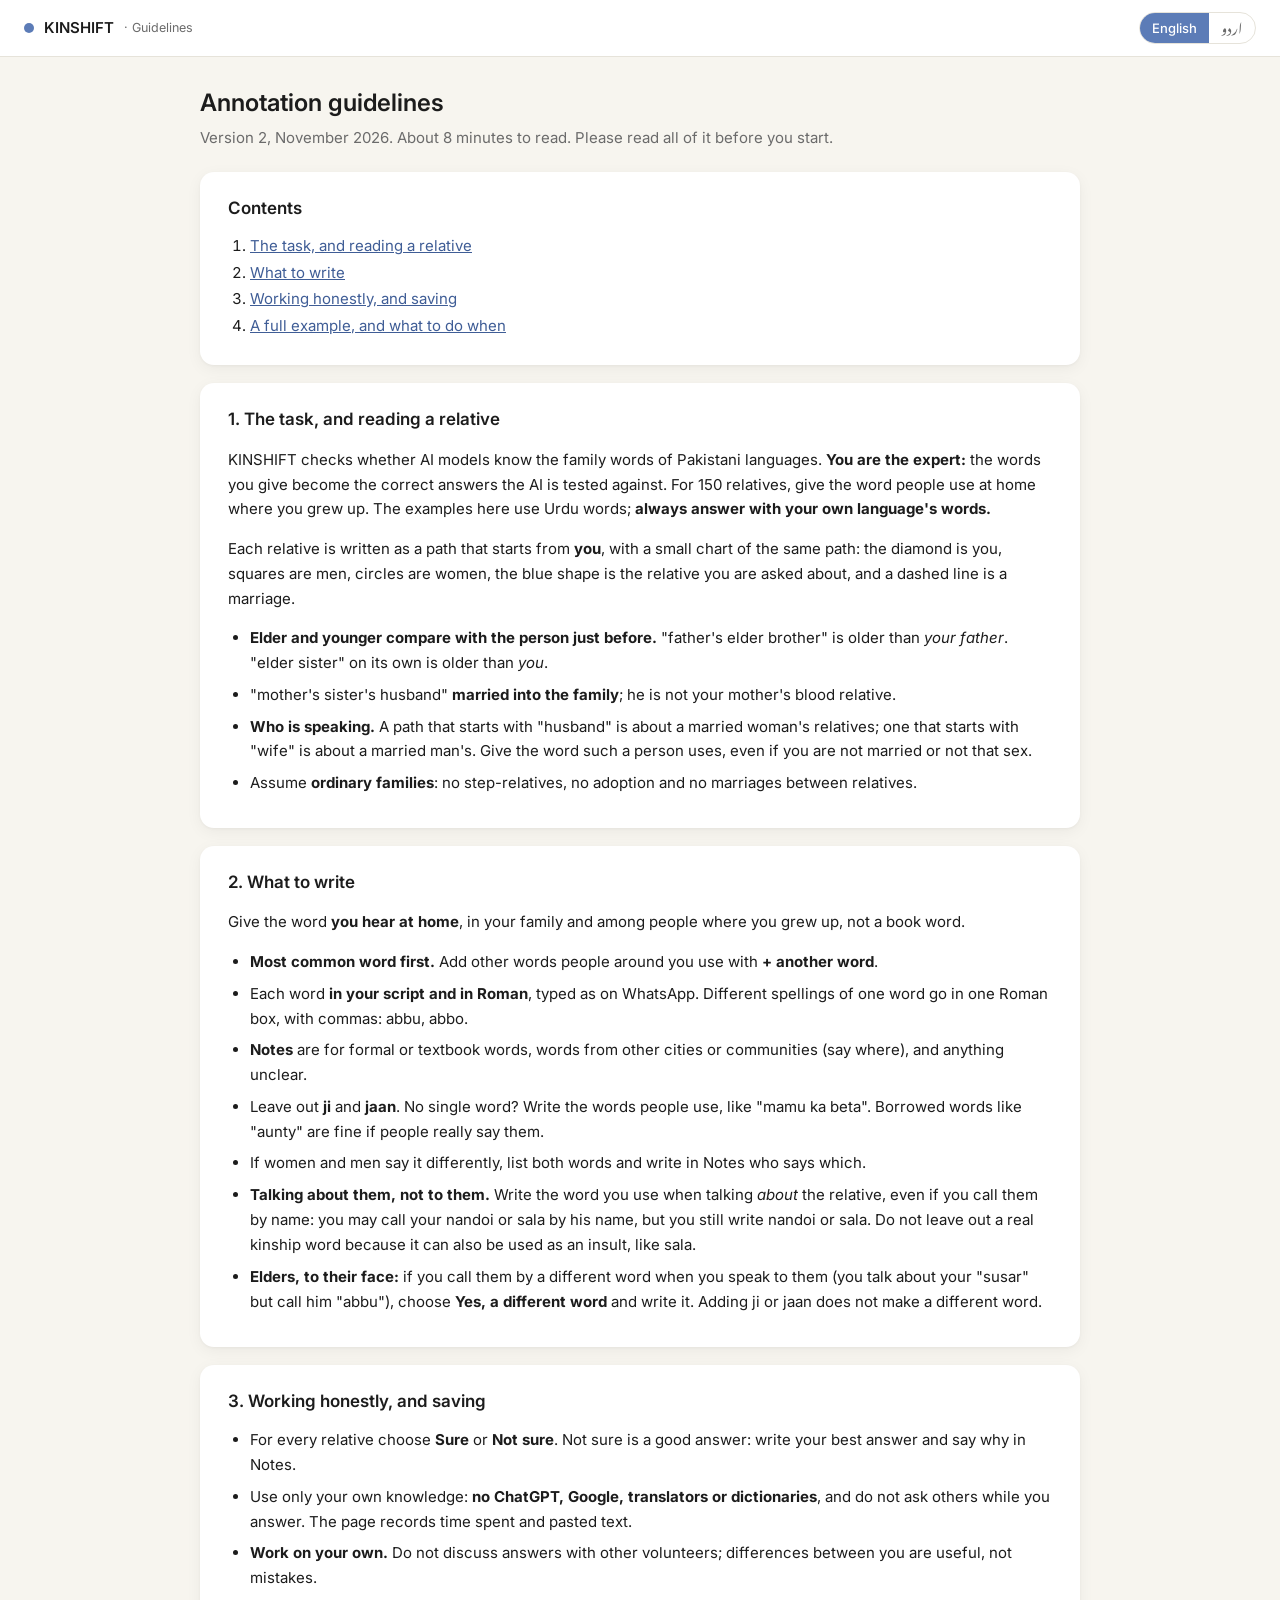
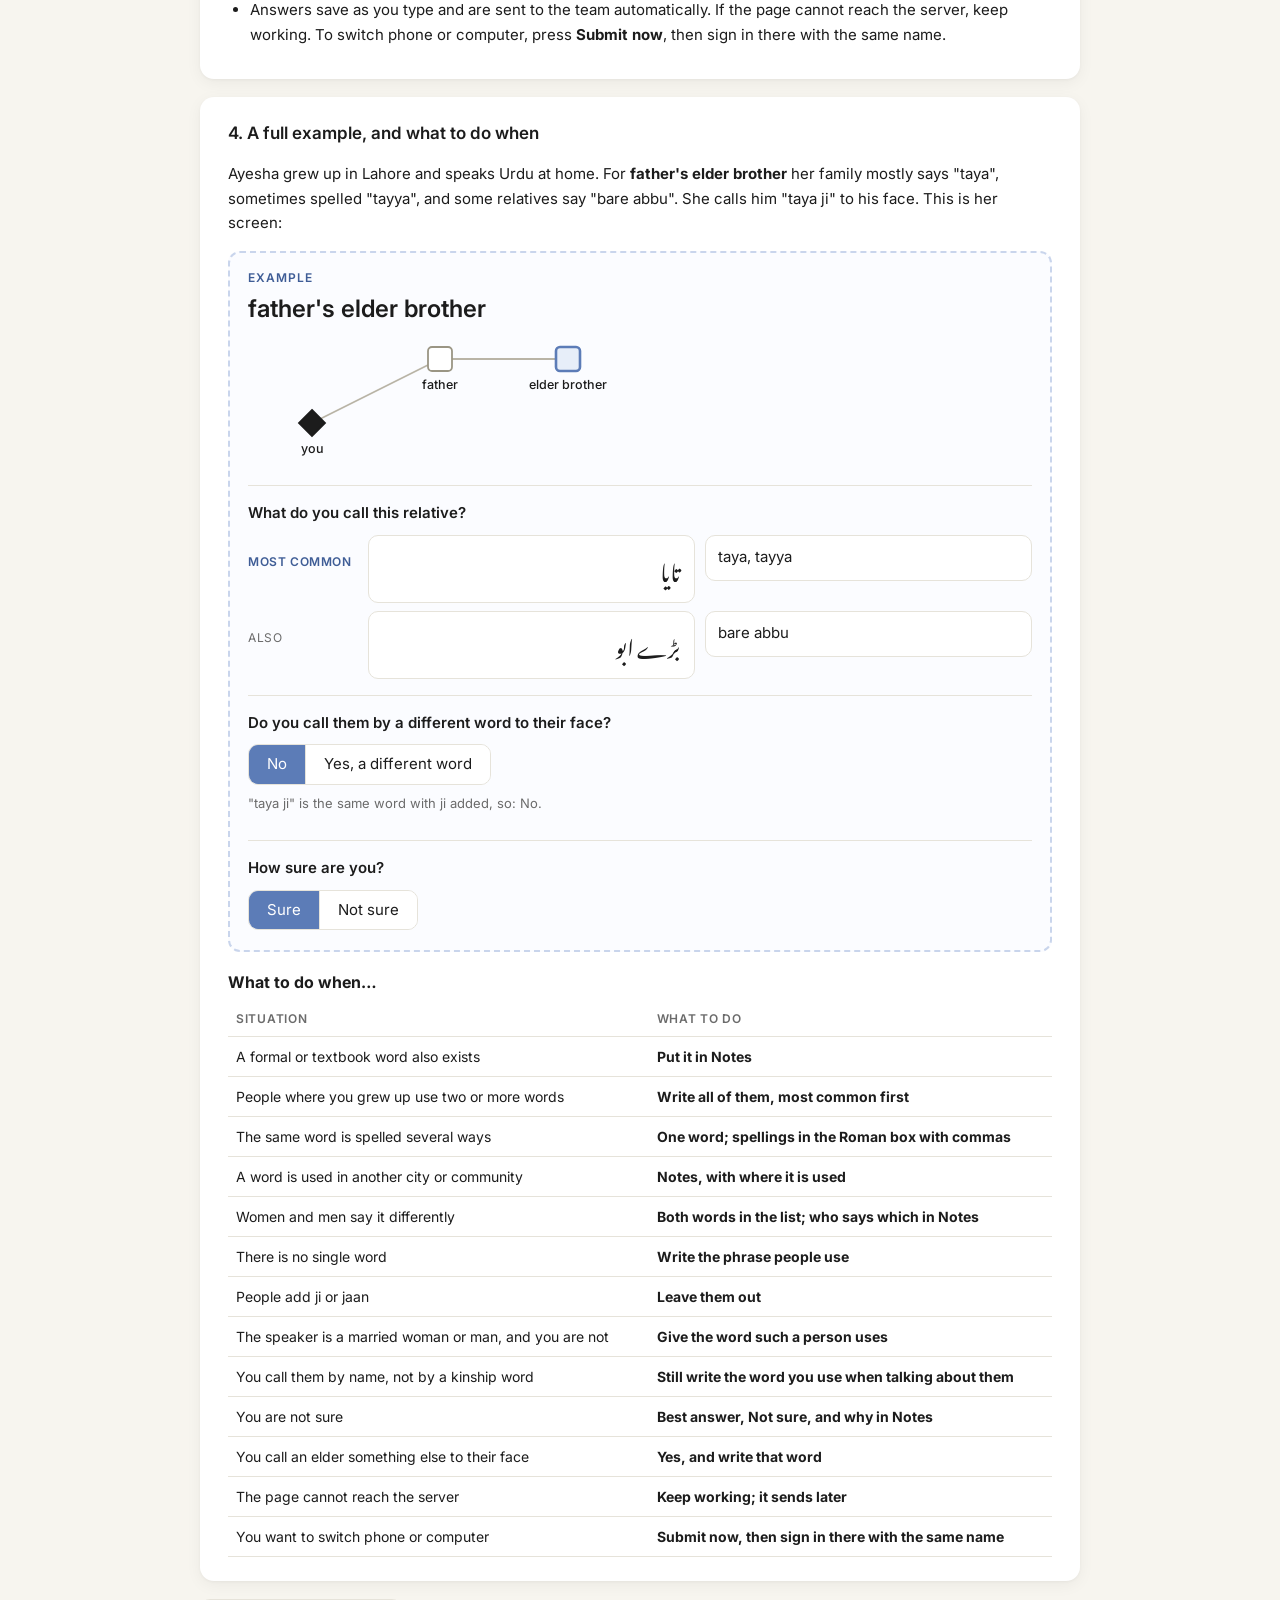
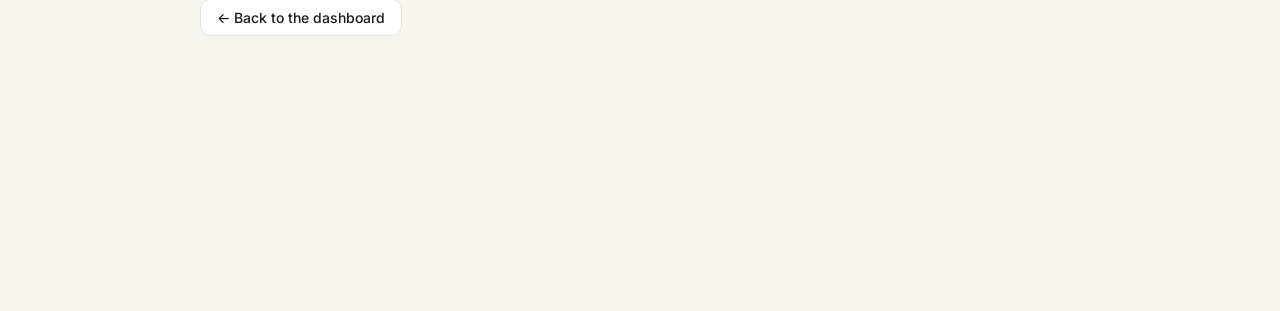
==== guidelines.html @ bfe4b2d3 "Update dashboard" ====
<!doctype html>
<html lang="en">
<head>
<meta charset="utf-8">
<meta name="viewport" content="width=device-width, initial-scale=1">
<title>KINSHIFT · Guidelines</title>
<link rel="preconnect" href="https://fonts.googleapis.com">
<link rel="preconnect" href="https://fonts.gstatic.com" crossorigin>
<link rel="stylesheet" href="https://fonts.googleapis.com/css2?family=Inter:wght@400;500;600;700&family=Noto+Nastaliq+Urdu:wght@400;600&family=Noto+Naskh+Arabic:wght@400;600&display=swap" media="print" onload="this.media='all'">
<link rel="stylesheet" href="style.css?v=0.6.5">
<script>try{var l=localStorage.getItem("kinshift:ui")||(/^ur\b/i.test(navigator.language)?"ur":"en");if(l==="ur"){document.documentElement.lang="ur";document.documentElement.dir="rtl";document.documentElement.className="ui-rtl ui-ur"}}catch(e){}</script>
</head>
<body class="font-nastaliq">
<header class="top">
  <a href="./" class="brand"><span class="dot"></span>KINSHIFT <small>· Guidelines</small></a>
  <div class="user-area"><span id="langsw"></span></div>
</header>
<main class="guide" id="app"><p class="muted">Loading…</p></main>
<script src="i18n.js?v=0.6.5"></script>
<script src="guide.js?v=0.6.5"></script>
<script>
"use strict";
// The guidelines, drawn from guide.js in the chosen language. Same text as onboarding.
let config = {};
function draw() {
  applyUiLang();
  document.title = "KINSHIFT · " + t("nav.guidelines");
  document.querySelector(".brand small").textContent = "· " + t("nav.guidelines");
  document.getElementById("langsw").replaceChildren(langSwitch(draw));
  const parts = guideParts(config);
  document.getElementById("app").replaceChildren(
    h("h1", {}, t("g.title")),
    h("p", { class: "lead" }, t("g.lead", { v: `${GUIDE.version}, ${L(GUIDE.date)}` })),
    h("div", { class: "card toc" }, h("h2", {}, t("g.toc")),
      h("ol", {}, ...parts.map(p => h("li", {}, h("a", { href: `#${p.id}` }, L(p.title)))))),
    ...parts.map((p, i) => h("div", { class: "card guide-part", id: p.id }, h("h2", {}, `${i + 1}. ${L(p.title)}`), ...guideBlocks(L(p.body), config))),
    h("p", {}, h("a", { href: "./", class: "btn" }, t("g.back"))));
  if (location.hash) { const el = document.getElementById(location.hash.slice(1)); if (el) el.scrollIntoView(); }
}
fetch("data/config.json?v=0.6.5", { cache: "no-store" }).then(r => r.json()).then(c => { config = c; }).catch(() => {}).finally(draw);
</script>
</body>
</html>
---- style.css ----
:root {
  --bg: #f7f5ef; --surface: #ffffff; --ink: #1c1c1c; --muted: #6b6b6b; --line: #e6e3da;
  --accent: #5c7cb7; --accent-deep: #3f5d96; --accent-soft: #e7eef9;
  --good: #3f8a5f; --good-soft: #e0efe6; --warn: #b07425; --warn-soft: #fbecd6; --bad: #b3261e;
  --shadow: 0 1px 3px rgba(0,0,0,.04), 0 4px 16px rgba(0,0,0,.05); --radius: 14px;
}
* { box-sizing: border-box; }
html, body { margin: 0; }
body { background: var(--bg); color: var(--ink); font: 15px/1.5 Inter, system-ui, sans-serif; min-height: 100vh; }
a { color: var(--accent-deep); }
.hidden { display: none !important; }

/* header */
.top { display: flex; justify-content: space-between; align-items: center; gap: 12px; padding: 12px 24px;
       background: var(--surface); border-bottom: 1px solid var(--line); position: sticky; top: 0; z-index: 20; }
.brand { font-weight: 600; display: flex; align-items: center; gap: 10px; text-decoration: none; color: var(--ink); }
.brand .dot { width: 10px; height: 10px; border-radius: 50%; background: var(--accent); }
.brand small { color: var(--muted); font-weight: 400; }
.user-area { display: flex; align-items: center; gap: 8px; flex-wrap: wrap; justify-content: flex-end; }
#who { color: var(--muted); font-size: 13px; }
#banner { background: var(--warn-soft); color: #6b4510; padding: 9px 24px; font-size: 14px;
          display: flex; gap: 12px; align-items: center; justify-content: center; flex-wrap: wrap; }

/* buttons and fields */
button, .btn { font: 500 14px Inter, system-ui, sans-serif; padding: 9px 16px; border: 1px solid var(--line);
  background: var(--surface); color: var(--ink); border-radius: 10px; cursor: pointer; text-decoration: none;
  display: inline-flex; align-items: center; gap: 6px; transition: background .12s, border-color .12s; }
button:hover:not(:disabled), .btn:hover { background: #f0ede4; }
button:disabled { opacity: .45; cursor: not-allowed; }
button.primary, .btn.primary { background: var(--accent); border-color: var(--accent); color: #fff; }
button.primary:hover:not(:disabled), .btn.primary:hover { background: var(--accent-deep); border-color: var(--accent-deep); }
button.ghost, .btn.ghost { background: transparent; border-color: transparent; color: var(--muted); padding: 7px 10px; }
button.ghost:hover:not(:disabled), .btn.ghost:hover { background: rgba(0,0,0,.04); color: var(--ink); }
button.small { padding: 6px 12px; font-size: 13px; }
label.lbl { display: block; font-size: 13px; color: var(--muted); margin: 0 0 4px; font-weight: 500; }
input[type=text], input[type=password], select, textarea { width: 100%; font: inherit; padding: 9px 12px;
  border: 1px solid var(--line); border-radius: 10px; background: var(--surface); color: var(--ink); }
input:focus, select:focus, textarea:focus { outline: none; border-color: var(--accent); box-shadow: 0 0 0 3px var(--accent-soft); }
textarea { min-height: 60px; resize: vertical; }
input[type=text] { min-height: 46px; }
.native { direction: rtl; text-align: right; font-size: 24px; }
.font-nastaliq .native { font-family: "Noto Nastaliq Urdu", serif; font-size: 26px; line-height: 2.1; padding: 10px 14px 12px; min-height: 66px; }
.font-naskh .native { font-family: "Noto Naskh Arabic", serif; font-size: 26px; line-height: 1.6; min-height: 56px; }
.font-nastaliq .grid2 input[type=text]:not(.native) { min-height: 66px; }
.font-naskh .grid2 input[type=text]:not(.native), .font-naskh .word-row input:not(.native) { min-height: 56px; }
.font-nastaliq .word-row input:not(.native) { min-height: 66px; }
.warn { color: var(--warn); font-size: 13px; margin-top: 4px; }
.bad { color: var(--bad); }
.muted { color: var(--muted); }

/* layout */
main { max-width: 920px; margin: 0 auto; padding: 28px 20px 120px; }
.card { background: var(--surface); border-radius: var(--radius); box-shadow: var(--shadow); padding: 24px 28px; margin: 0 0 18px; }
.card h2 { font-size: 12px; font-weight: 600; letter-spacing: .08em; text-transform: uppercase; color: var(--muted); margin: 0 0 14px; }
h1 { font-size: 24px; font-weight: 600; margin: 0 0 6px; }
.lead { color: var(--muted); margin: 0 0 22px; }
.grid2 { display: grid; grid-template-columns: 1fr 1fr; gap: 12px 16px; }
@media (max-width: 680px) { .grid2 { grid-template-columns: 1fr; } .top { padding: 10px 14px; } main { padding: 18px 12px 120px; } .card { padding: 18px 16px; } }

/* list rows (rounds, batches) */
.rows { display: grid; gap: 8px; }
.list-row { display: grid; grid-template-columns: 1fr auto auto; align-items: center; gap: 14px; padding: 14px 18px;
  border: 1px solid var(--line); border-radius: 10px; text-decoration: none; color: var(--ink); background: var(--surface); }
a.list-row:hover { background: #faf8f1; border-color: #cfcab7; }
.list-row.done { background: var(--good-soft); border-color: #bcd6c5; }
.list-row.locked { opacity: .55; }
.list-row .title { font-weight: 500; }
.list-row .sub { font-size: 13px; color: var(--muted); }
.tag { font-size: 12px; color: var(--muted); background: rgba(0,0,0,.045); padding: 3px 10px; border-radius: 999px;
       font-variant-numeric: tabular-nums; white-space: nowrap; }
.tag.good { background: rgba(63,138,95,.15); color: #2c6444; }
.tag.accent { background: var(--accent-soft); color: var(--accent-deep); }
.tag.warn { background: var(--warn-soft); color: #7a4f12; }
.bar { height: 8px; background: var(--line); border-radius: 999px; overflow: hidden; min-width: 120px; }
.bar > i { display: block; height: 100%; background: linear-gradient(90deg, var(--accent), var(--accent-deep)); transition: width .2s; }

/* focus mode */
.focusbar { display: flex; justify-content: space-between; align-items: center; gap: 14px; flex-wrap: wrap;
  padding: 10px 24px; background: var(--surface); border-bottom: 1px solid var(--line); position: sticky; top: var(--top-h, 53px); z-index: 15; }
.focusbar .left { display: flex; align-items: center; gap: 10px; font-size: 14px; }
.focusbar .right { display: flex; align-items: center; gap: 12px; }
.focusbar .name { font-weight: 600; }
.sep { color: #cfcab7; }
.item { max-width: 860px; margin: 0 auto; }
.item-top { display: flex; justify-content: space-between; align-items: center; gap: 10px; margin-bottom: 6px; flex-wrap: wrap; }
.item-title { font-size: 24px; font-weight: 600; margin: 4px 0 2px; }
.speaker { color: var(--warn); font-size: 14px; }
.tree { width: 100%; max-width: 620px; height: auto; max-height: 150px; display: block; margin: 8px 0 4px; }
.tree text { font: 500 12.5px Inter, sans-serif; fill: var(--ink); }
.tree .edge { stroke: #b9b4a6; stroke-width: 1.8; fill: none; }
.tree .spouse { stroke-dasharray: 5 4; }
.tree .node { fill: var(--surface); stroke: #9a9584; stroke-width: 1.8; }
.tree .ego { fill: var(--ink); stroke: var(--ink); }
.tree .target { fill: var(--accent-soft); stroke: var(--accent); stroke-width: 2.6; }
.q { border-top: 1px solid var(--line); padding: 16px 0 4px; margin-top: 12px; }
.q h3 { font-size: 15px; font-weight: 600; margin: 0 0 10px; }
.q .hint { font-size: 13px; color: var(--muted); margin: -6px 0 10px; }
.seg { display: inline-flex; border: 1px solid var(--line); border-radius: 10px; overflow: hidden; }
.seg button { border: 0; border-radius: 0; padding: 8px 18px; background: var(--surface); }
.seg button + button { border-left: 1px solid var(--line); }
.seg button.on { background: var(--accent); color: #fff; }
.seg button.on.warnish { background: var(--warn); }
.alt { display: flex; gap: 8px; flex-wrap: wrap; margin-top: 4px; }
.alt button.on { background: var(--accent-soft); border-color: var(--accent); color: var(--accent-deep); }
details.more { margin-top: 14px; border-top: 1px solid var(--line); padding-top: 12px; }
details.more summary { cursor: pointer; color: var(--muted); font-size: 14px; font-weight: 500; }
details.more[open] summary { margin-bottom: 12px; }
.check { display: flex; gap: 8px; align-items: center; font-size: 14px; margin: 8px 0; cursor: pointer; }
.choices label, .choices .choice { display: flex; width: 100%; text-align: start; font-weight: 400; gap: 10px; align-items: flex-start; padding: 8px 12px; border: 1px solid var(--line);
  border-radius: 10px; margin: 6px 0; cursor: pointer; }
.choices label:hover { background: #faf8f1; }
.focusfoot { display: flex; justify-content: space-between; align-items: center; gap: 10px; position: fixed; left: 0; right: 0; bottom: 0;
  padding: 10px max(20px, calc((100vw - 860px) / 2)); background: var(--surface); border-top: 1px solid var(--line); z-index: 25; }
.focusfoot ~ .dots { margin-bottom: 70px; }
main { padding-bottom: 260px; }
.kbd-hint { color: var(--muted); font-size: 12px; }
kbd { font: 11px ui-monospace, Menlo, monospace; padding: 1px 6px; border: 1px solid var(--line); border-bottom-width: 2px;
      border-radius: 4px; background: var(--surface); }
.dots { display: flex; gap: 5px; flex-wrap: wrap; justify-content: center; margin: 14px auto 0; max-width: 860px; }
.dots a { width: 12px; height: 12px; border-radius: 50%; background: var(--line); display: block; }
.dots a.done { background: var(--good); }
.dots a.cur { outline: 2px solid var(--accent); outline-offset: 2px; }

/* answer boxes (adjudication, review) */
.answers { display: grid; grid-template-columns: 1fr 1fr; gap: 14px; margin-top: 10px; }
@media (max-width: 680px) { .answers { grid-template-columns: 1fr; } }
.answer { border: 1px solid var(--line); border-radius: 12px; padding: 14px 16px; background: #fcfbf8; }
.answer .who { font-size: 12px; font-weight: 600; letter-spacing: .06em; text-transform: uppercase; color: var(--muted); }
.answer .big { font-size: 26px; direction: rtl; text-align: right; }
.font-nastaliq .answer .big, .font-nastaliq .question { font-family: "Noto Nastaliq Urdu", serif; line-height: 2.2; }
.font-naskh .answer .big, .font-naskh .question { font-family: "Noto Naskh Arabic", serif; line-height: 1.9; }
.question { font-size: 22px; direction: rtl; text-align: right; background: #fcfbf8; border: 1px solid var(--line);
            border-radius: 12px; padding: 14px 18px; margin: 10px 0; }
.question.ltr { direction: ltr; text-align: left; font-family: Inter, sans-serif; font-size: 18px; }

/* palette and toast */
#palette { position: fixed; left: 0; right: 0; bottom: 61px; background: var(--surface); border-top: 1px solid var(--line);
  box-shadow: 0 -4px 16px rgba(0,0,0,.05); padding: 8px 10px; display: flex; flex-wrap: wrap; gap: 6px; justify-content: center; z-index: 30; }
#palette .lbl { width: 100%; text-align: center; margin: 0; }
#palette button { min-width: 42px; justify-content: center; font-size: 22px; padding: 0 8px; line-height: 2; }
.font-nastaliq #palette button { font-family: "Noto Nastaliq Urdu", serif; line-height: 2.2; }
.font-naskh #palette button { font-family: "Noto Naskh Arabic", serif; }
#toast { position: fixed; left: 50%; bottom: 24px; transform: translateX(-50%); background: var(--ink); color: #fff;
  padding: 10px 18px; border-radius: 10px; font-size: 14px; z-index: 40; box-shadow: var(--shadow); max-width: 90vw; }
#toast.bad { background: var(--bad); }
.login { max-width: 440px; margin: 40px auto; }

/* phones */
@media (max-width: 680px) {
  .top { position: static; flex-wrap: nowrap; }
  .brand small, .kbd-hint { display: none; }
  .user-area { gap: 4px; }
  .user-area .btn.ghost { padding: 6px 8px; font-size: 13px; }
  #who span { display: none; }
  #banner { padding: 6px 12px; font-size: 13px; justify-content: space-between; flex-wrap: nowrap; }
  #banner span { flex: 1; }
  .focusbar { top: 0; padding: 8px 12px; }
  .focusbar .bar { width: 80px !important; min-width: 80px; }
  .item-title { font-size: 21px; }
  .focusfoot { padding: 8px 12px; }
}

/* admin */
.grid3 { display: grid; grid-template-columns: 2fr 1fr 1fr auto; gap: 12px; }
@media (max-width: 680px) { .grid3 { grid-template-columns: 1fr; } }
table.grid-table { width: 100%; border-collapse: collapse; font-size: 14px; }
table.grid-table th { text-align: start; font-size: 12px; text-transform: uppercase; letter-spacing: .06em; color: var(--muted); font-weight: 600; padding: 8px; border-bottom: 1px solid var(--line); white-space: nowrap; }
table.grid-table td { padding: 9px 8px; border-bottom: 1px solid var(--line); vertical-align: middle; }
tr.inactive td { opacity: .45; }
.flag { color: var(--warn); font-weight: 600; }
pre.out { background: #fcfbf8; border: 1px solid var(--line); border-radius: 10px; padding: 12px; white-space: pre-wrap; font-size: 13px; }
body.admin main { max-width: 1240px; }

/* word lists */
.frame { display: flex; justify-content: space-between; align-items: baseline; gap: 12px; flex-wrap: wrap;
         background: #fcfbf8; border: 1px dashed var(--line); border-radius: 10px; padding: 8px 14px; margin: 0 0 10px; }
.frame-en { font-size: 17px; font-weight: 500; }
.frame-ur { font-family: "Noto Nastaliq Urdu", serif; font-size: 17px; color: var(--muted); line-height: 2; }
.words { display: grid; gap: 8px; }
.word-row { display: grid; grid-template-columns: 110px 1fr 1fr 150px; gap: 10px; align-items: start; }
.word-tag { font-size: 12px; color: var(--muted); padding-top: 18px; text-transform: uppercase; letter-spacing: .05em; }
.word-row.main .word-tag { color: var(--accent-deep); font-weight: 600; }
.word-actions { display: flex; gap: 2px; padding-top: 10px; white-space: nowrap; justify-content: flex-end; }
.add-word { justify-self: start; margin-inline-start: 120px; color: var(--accent-deep); }
@media (max-width: 680px) {
  .word-row { grid-template-columns: 1fr; gap: 6px; padding-bottom: 8px; border-bottom: 1px dashed var(--line); }
  .word-tag { padding-top: 0; }
  .add-word { margin-inline-start: 0; }
}
.rate-row { display: grid; grid-template-columns: 1fr auto auto; gap: 12px; align-items: center; padding: 10px 0; border-bottom: 1px solid var(--line); }
.rate-word .big { font-size: 24px; direction: rtl; text-align: right; }
.font-nastaliq .rate-word .big { font-family: "Noto Nastaliq Urdu", serif; line-height: 2.1; }
.font-naskh .rate-word .big { font-family: "Noto Naskh Arabic", serif; }
.rate-word .who { font-size: 12px; color: var(--muted); }
.main-pick.off { opacity: .4; }
@media (max-width: 680px) { .rate-row { grid-template-columns: 1fr; } }
.native::placeholder { font-family: Inter, system-ui, sans-serif; font-size: 15px; line-height: normal; }

/* language switch */
.lang-switch { display: inline-flex; border: 1px solid var(--line); border-radius: 999px; overflow: hidden; background: var(--surface); }
.lang-switch button { border: 0; border-radius: 0; padding: 5px 12px; font-size: 13px; background: transparent; color: var(--muted); }
.lang-switch button[lang=ur] { font-family: "Noto Nastaliq Urdu", serif; font-size: 14px; line-height: 1.6; padding: 2px 12px 6px; }
.lang-switch button.on { background: var(--accent); color: #fff; }
.lang-card .lang-switch button { padding: 8px 22px; font-size: 15px; }
.lang-card .lang-switch button[lang=ur] { font-size: 17px; padding: 4px 22px 8px; }

/* onboarding */
.steps { display: flex; align-items: center; gap: 12px; margin: 0 0 18px; font-size: 13px; }
.steps .bar { flex: 1; max-width: 320px; }
.note { background: var(--accent-soft); border-radius: 10px; padding: 10px 14px; color: var(--accent-deep); margin: 0 0 14px; }
.guide-part p, .guide-part li { line-height: 1.65; }
.guide-part ul { padding-inline-start: 22px; margin: 8px 0; }
.guide-part li { margin: 7px 0; }
.check-q h3 { font-weight: 600; }
.choices .choice { margin: 6px 0; padding: 10px 14px; border: 1px solid var(--line); border-radius: 10px; background: var(--surface); cursor: pointer; justify-content: flex-start; }
.choices .choice:disabled { opacity: 1; cursor: default; }
.choices .choice:disabled:not(.right) { color: var(--muted); }
.choices .choice.right { background: var(--good-soft); border-color: #9cc8ad; color: #1f5135; font-weight: 500; }
.choices .choice.wrong { background: var(--warn-soft); border-color: #e4bf86; }
.good-note { color: #2c6444; font-size: 14px; margin-top: 6px; }
.guide .card h2, .guide-part h2 { font-size: 17px; text-transform: none; letter-spacing: 0; color: var(--ink); }
.toc ol { margin: 0; padding-inline-start: 22px; } .toc li { margin: 4px 0; }

/* worked example and reference table */
.example { border: 2px dashed #c9d5ec; border-radius: 12px; padding: 16px 18px; margin: 14px 0; background: #fbfcff; }
.example-label { font-size: 12px; font-weight: 600; text-transform: uppercase; letter-spacing: .08em; color: var(--accent-deep); }
.fake-input { border: 1px solid var(--line); border-radius: 10px; padding: 8px 12px; background: var(--surface); min-height: 46px; display: flex; align-items: center; }
.fake-input.native { justify-content: flex-start; font-family: "Noto Nastaliq Urdu", serif; font-size: 22px; line-height: 2; }
.font-naskh .fake-input.native { font-family: "Noto Naskh Arabic", serif; }
.seg .segbtn { padding: 8px 18px; background: var(--surface); display: inline-block; }
.seg .segbtn + .segbtn { border-inline-start: 1px solid var(--line); }
.seg .segbtn.on { background: var(--accent); color: #fff; }
.ref { margin-top: 18px; } .ref h3 { font-size: 16px; margin: 0 0 8px; }
.ref td { vertical-align: top; }
.item-path-en { font-size: 16px; color: var(--muted); font-weight: 500; margin: 0 0 4px; }
.example .word-row { grid-template-columns: 110px 1fr 1fr; }
.example .word-row > div:last-child:empty { display: none; }

/* Urdu interface: Inter stays first so Latin text keeps it; Urdu letters fall back to Nastaliq */
.ui-ur body, .ui-ur button, .ui-ur .btn, .ui-ur input, .ui-ur select, .ui-ur textarea { font-family: Inter, "Noto Nastaliq Urdu", serif; }
.ui-ur body { line-height: 2.05; }
.ui-ur h1 { font-size: 24px; line-height: 2.1; }
.ui-ur button, .ui-ur .btn { line-height: 1.9; padding-top: 4px; padding-bottom: 8px; }
.ui-ur .card h2 { text-transform: none; letter-spacing: 0; font-size: 15px; }
.ui-ur .tag { line-height: 1.9; padding: 1px 10px 4px; }
.ui-ur label.lbl { font-size: 14px; }
.ui-ur .q h3 { font-size: 16px; line-height: 2.1; }
.ui-ur .q .hint { margin-top: -2px; }
.ui-ur .item-title.ur-gloss { font-size: 26px; line-height: 2.2; }
.ui-ur .item-path-en { font-family: Inter, sans-serif; line-height: 1.5; text-align: right; }
.ui-ur .tree text { font-family: "Noto Nastaliq Urdu", serif; font-size: 13px; }
.ui-ur .word-tag { padding-top: 12px; font-size: 13px; letter-spacing: 0; }
.ui-ur .guide-part p, .ui-ur .guide-part li { line-height: 2.2; }
.ui-ur #banner, .ui-ur #toast { line-height: 2; }
.ui-ur .example-label, .ui-ur .answer .who { letter-spacing: 0; }
.ui-ur .roman, .ui-ur input[dir=ltr] { font-family: Inter, system-ui, sans-serif; }
.ui-ur .kbd-hint kbd { font-family: ui-monospace, Menlo, monospace; }
.ui-rtl .word-actions { justify-content: flex-start; }
.ui-rtl .seg button + button { border-left: 0; border-right: 1px solid var(--line); }
.ui-rtl .focusfoot .btn, .ui-rtl .focusbar .btn { unicode-bidi: plaintext; }
.ui-rtl .choices .choice { text-align: right; }
@media (max-width: 680px) {
  .example { padding: 12px; }
  .example .word-row { grid-template-columns: 1fr 1fr; gap: 6px; }
  .example .word-tag { grid-column: 1 / -1; }
}
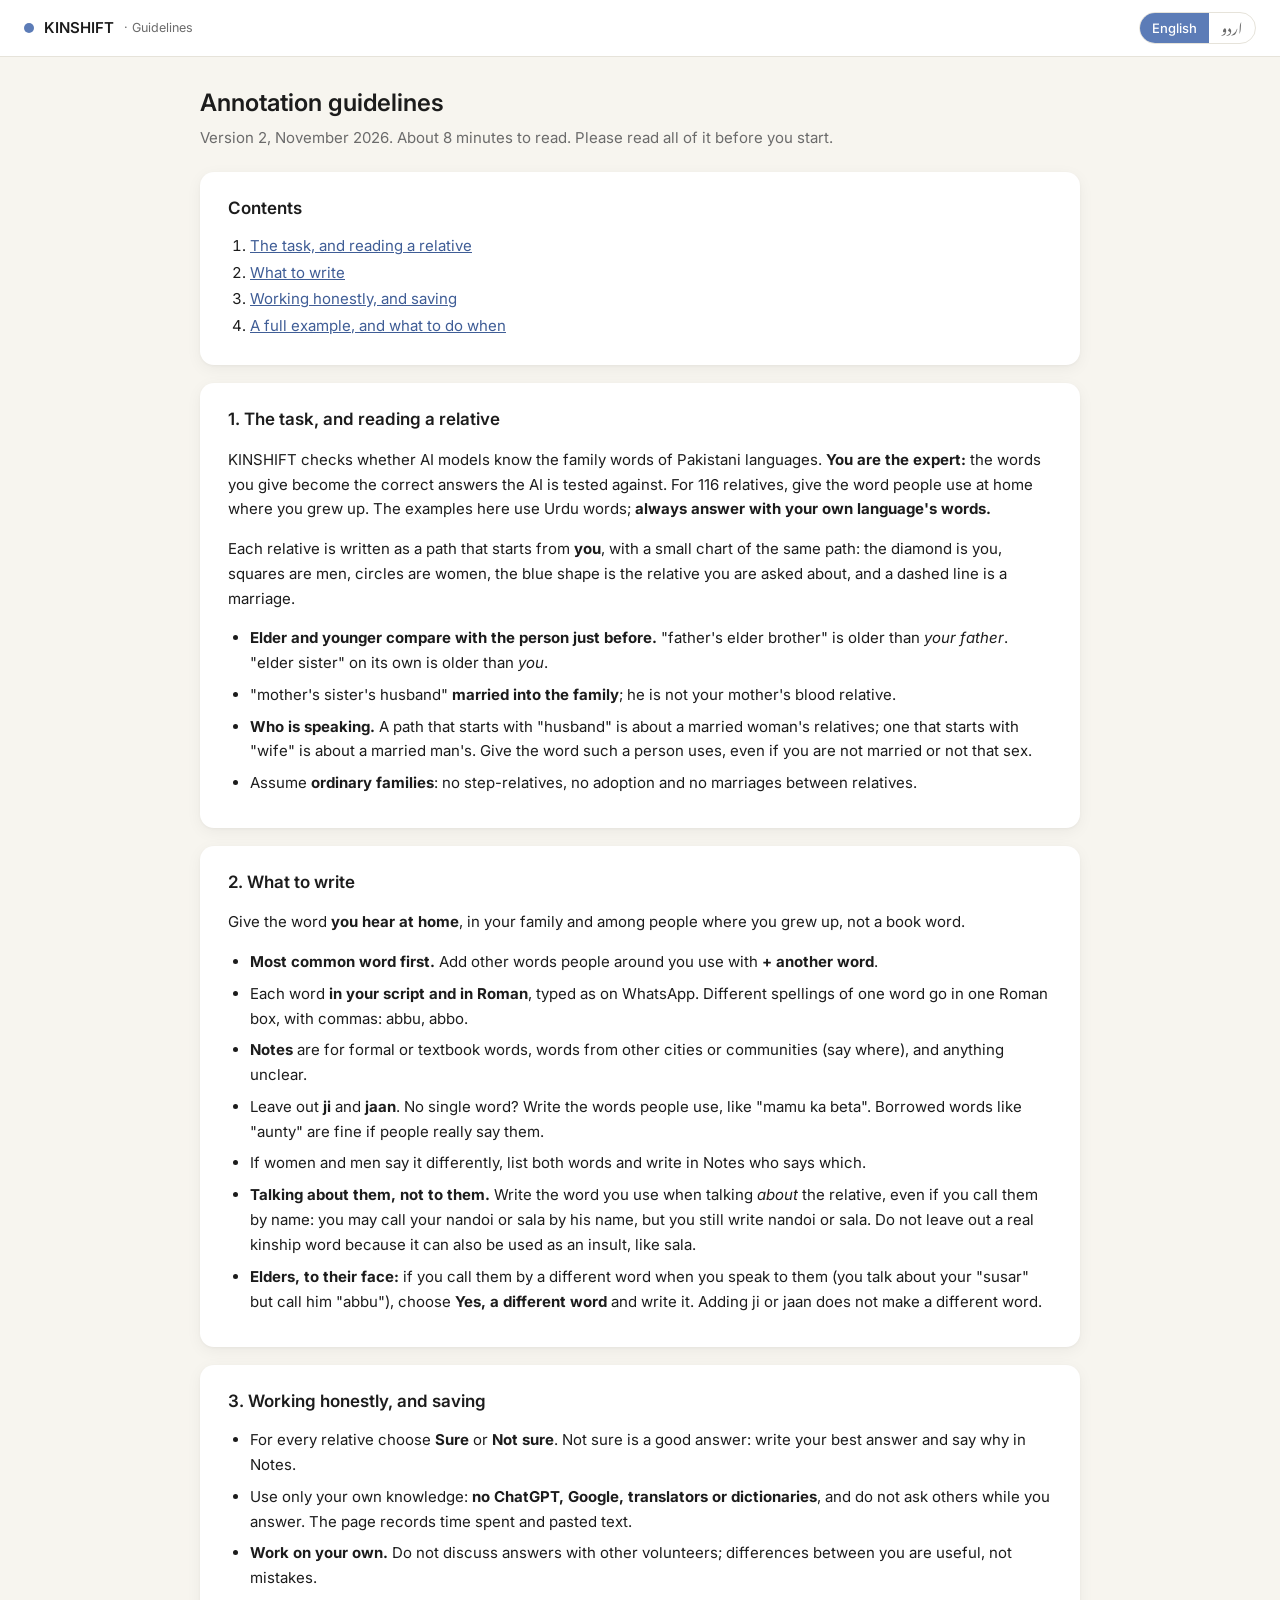
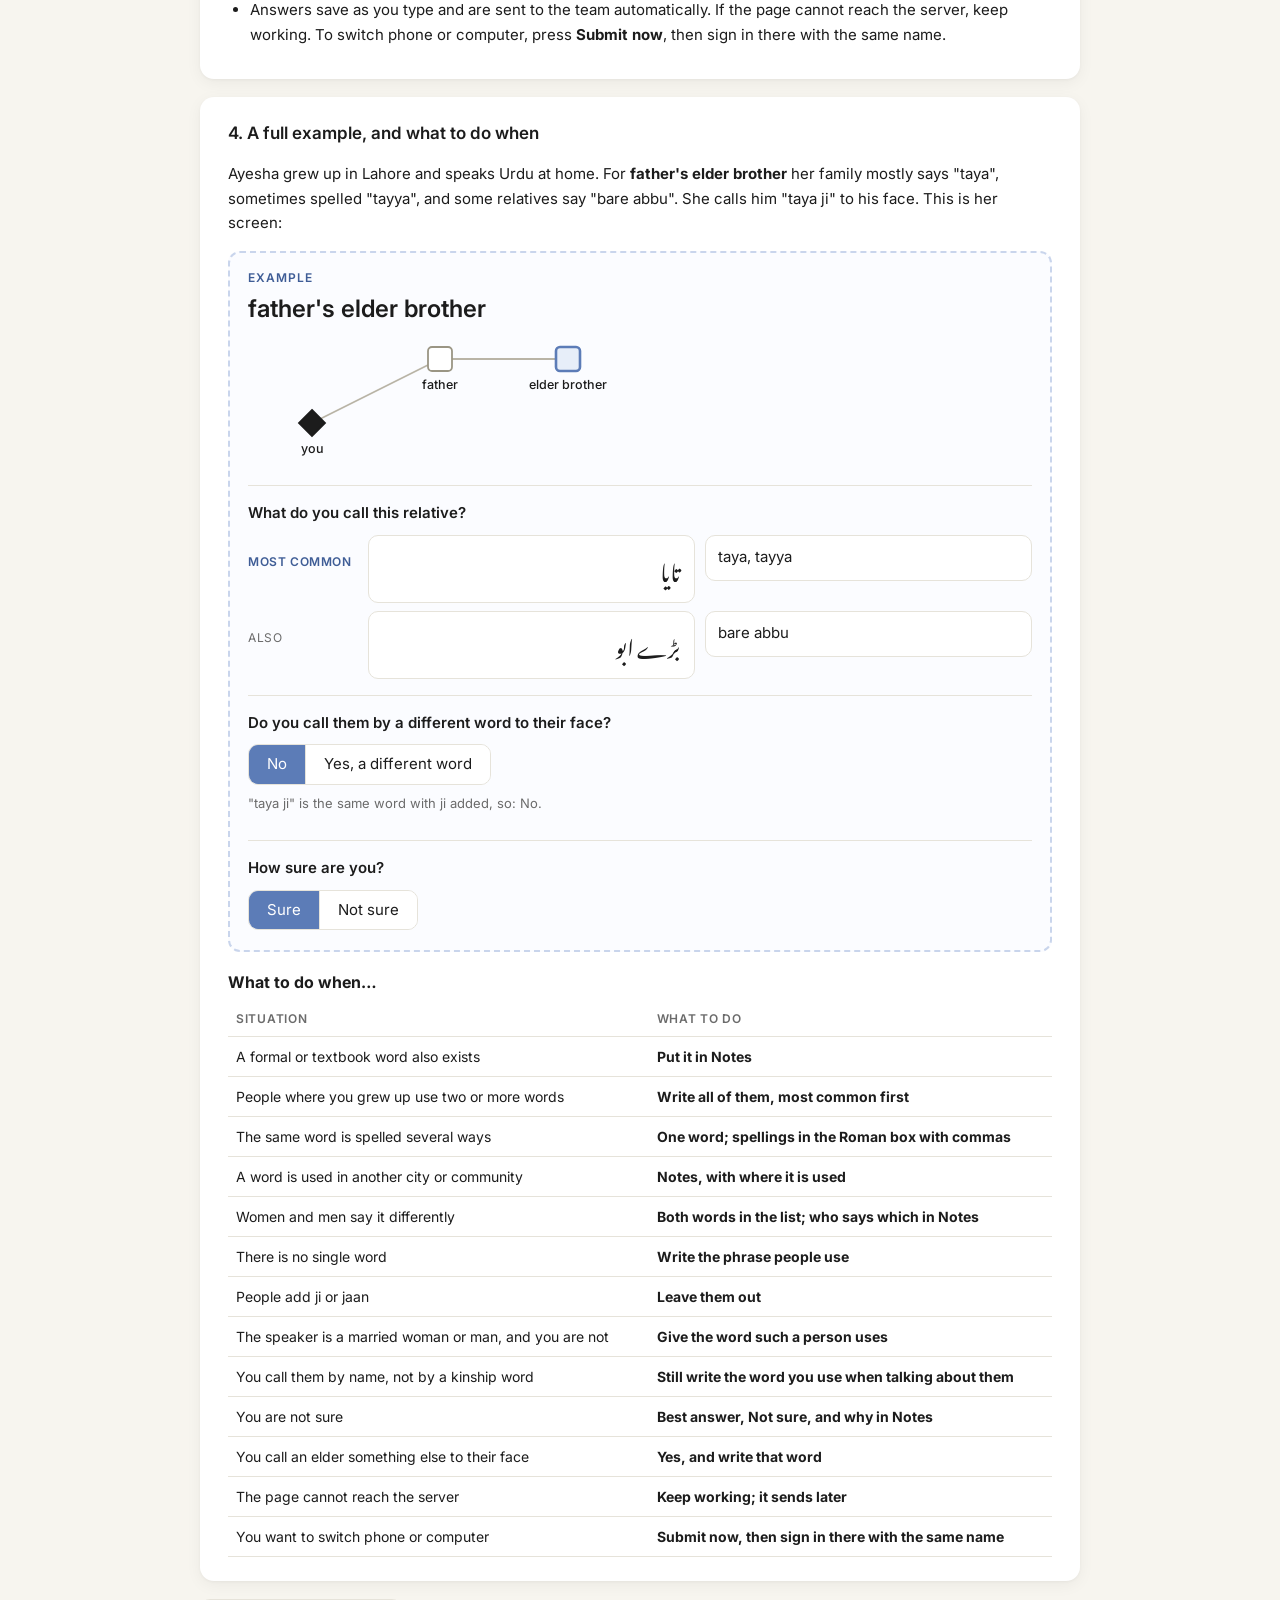
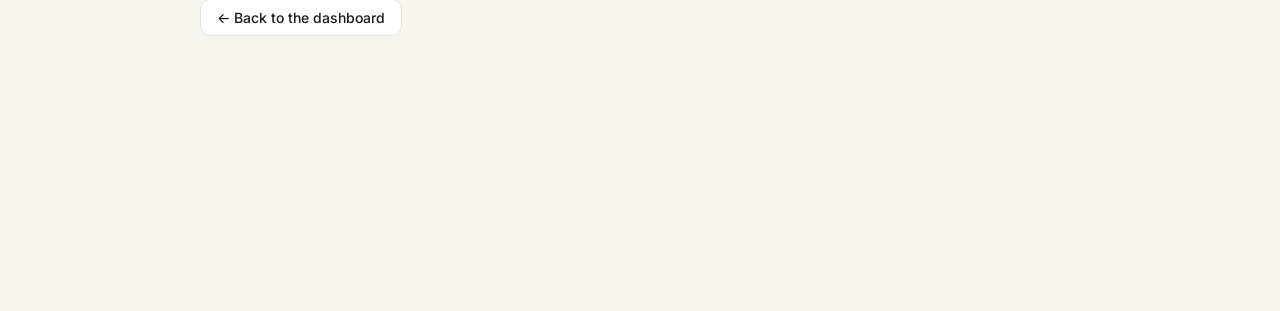
==== commit 248e5192: "Update dashboard" ====
--- a/guidelines.html
+++ b/guidelines.html
@@ -7,7 +7,7 @@
 <link rel="preconnect" href="https://fonts.googleapis.com">
 <link rel="preconnect" href="https://fonts.gstatic.com" crossorigin>
 <link rel="stylesheet" href="https://fonts.googleapis.com/css2?family=Inter:wght@400;500;600;700&family=Noto+Nastaliq+Urdu:wght@400;600&family=Noto+Naskh+Arabic:wght@400;600&display=swap" media="print" onload="this.media='all'">
-<link rel="stylesheet" href="style.css?v=0.6.5">
+<link rel="stylesheet" href="style.css?v=0.7.6">
 <script>try{var l=localStorage.getItem("kinshift:ui")||(/^ur\b/i.test(navigator.language)?"ur":"en");if(l==="ur"){document.documentElement.lang="ur";document.documentElement.dir="rtl";document.documentElement.className="ui-rtl ui-ur"}}catch(e){}</script>
 </head>
 <body class="font-nastaliq">
@@ -16,8 +16,8 @@
   <div class="user-area"><span id="langsw"></span></div>
 </header>
 <main class="guide" id="app"><p class="muted">Loading…</p></main>
-<script src="i18n.js?v=0.6.5"></script>
-<script src="guide.js?v=0.6.5"></script>
+<script src="i18n.js?v=0.7.6"></script>
+<script src="guide.js?v=0.7.6"></script>
 <script>
 "use strict";
 // The guidelines, drawn from guide.js in the chosen language. Same text as onboarding.
@@ -37,7 +37,7 @@
     h("p", {}, h("a", { href: "./", class: "btn" }, t("g.back"))));
   if (location.hash) { const el = document.getElementById(location.hash.slice(1)); if (el) el.scrollIntoView(); }
 }
-fetch("data/config.json?v=0.6.5", { cache: "no-store" }).then(r => r.json()).then(c => { config = c; }).catch(() => {}).finally(draw);
+fetch("data/config.json?v=0.7.6", { cache: "no-store" }).then(r => r.json()).then(c => { config = c; }).catch(() => {}).finally(draw);
 </script>
 </body>
 </html>
